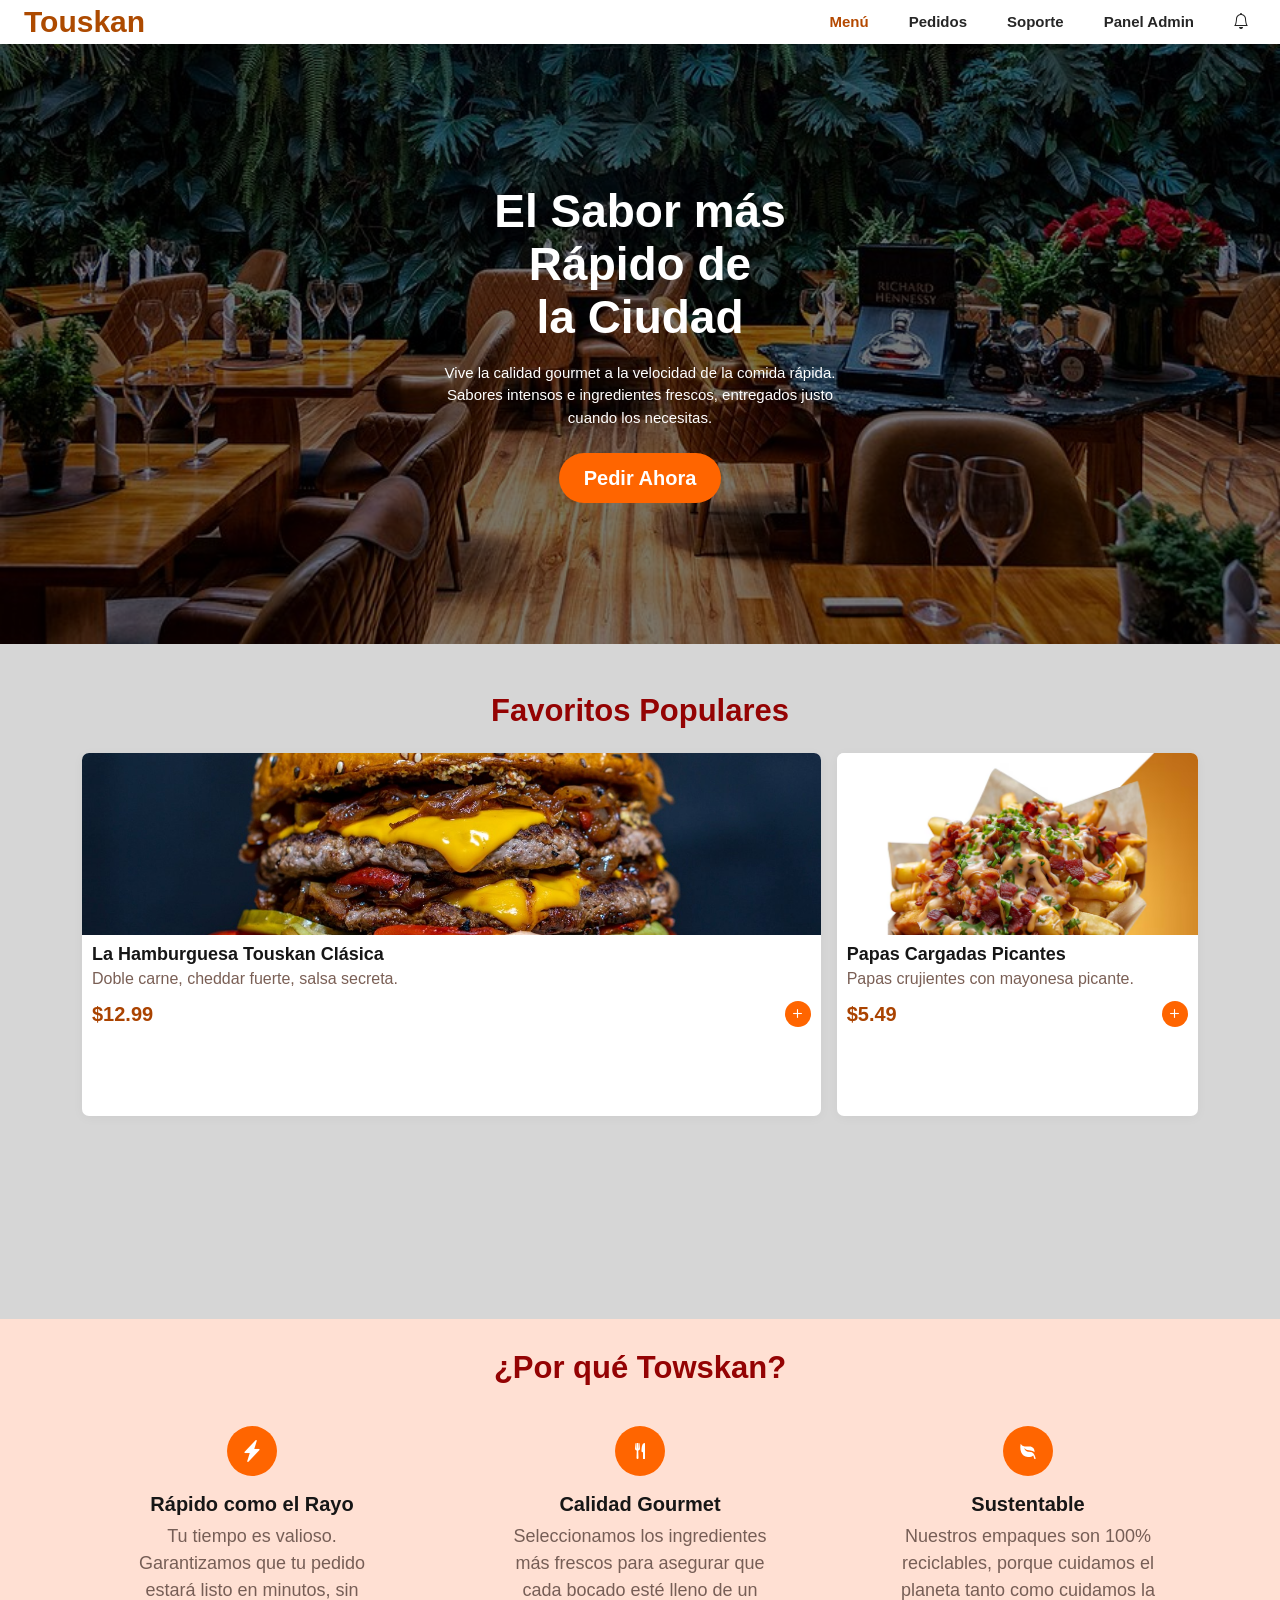
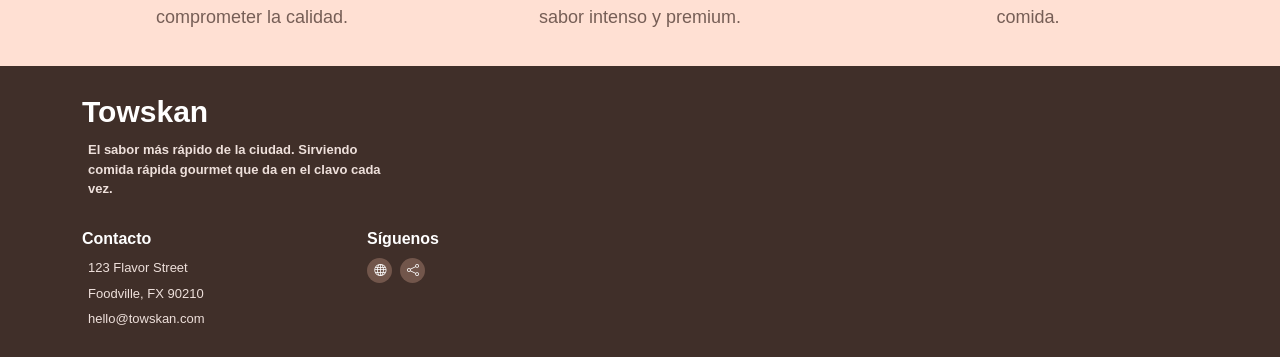
==== TOUSKAN/index.html @ 11588fa4 "primer commit" ====
<!DOCTYPE html>
<html lang="es">

<head>
    <meta charset="UTF-8">
    <meta name="viewport" content="width=device-width, initial-scale=1.0">
    <title>Towskan | Comida Gourmet</title>

    <link href="https://cdn.jsdelivr.net/npm/bootstrap@5.3.2/dist/css/bootstrap.min.css" rel="stylesheet">
    <link href="https://cdn.jsdelivr.net/npm/bootstrap-icons@1.11.1/font/bootstrap-icons.css" rel="stylesheet">
   
    <link rel="stylesheet" href="style.css">
</head>

<body>
    <nav class="navbar navbar-expand-lg navbar-light bg-white fixed-top">
        <div class="container-fluid px-4">


            <a class="navbar-brand logo" href="#">
                Touskan
            </a>

            <button
                class="navbar-toggler"
                type="button"
                data-bs-toggle="collapse"
                data-bs-target="#menuPrincipal"
            >
                <span class="navbar-toggler-icon"></span>
            </button>


            <!-- MENÚ -->
            <div
                class="collapse navbar-collapse justify-content-end"
                id="menuPrincipal"
            >

                <ul class="navbar-nav align-items-lg-center gap-lg-4">

                    <li class="nav-item">
                        <a class="nav-link active" href="#">
                            Menú
                        </a>
                    </li>

                    <li class="nav-item">
                        <a class="nav-link" href="#">
                            Pedidos
                        </a>
                    </li>

                    <li class="nav-item">
                        <a class="nav-link" href="#">
                            Soporte
                        </a>
                    </li>

                    <li class="nav-item">
                        <a class="nav-link" href="#">
                            Panel Admin
                        </a>
                    </li>

                    <li class="nav-item">

                        <a class="notification" href="#">
                            <i class="bi bi-bell"></i>
                        </a>
                    </li>
                </ul>
            </div>
        </div>
    </nav>


    <section class="her">

        <div class="hero-overlay"></div>

        <div class="container hero-content">

            <div class="row justify-content-center text-center">

                <div class="col-lg-8">

                    <h1 class="hero-title">
                        El Sabor más Rápido de
                        <br>
                        la Ciudad
                    </h1>


                    <p class="hero-text">
                        Vive la calidad gourmet a la velocidad de la comida
                        rápida. Sabores intensos e ingredientes frescos,
                        entregados justo cuando los necesitas.
                    </p><br>


                    <a href="/pedidos.html" class="btn btn-pedir">
                        Pedir Ahora
                    </a>
                </div>
            </div>
        </div>

    </section>



    <section id="favoritos" class="favoritos py-5">

        <div class="container">

            <h2 class="section-title text-center mb-4">
                Favoritos Populares
            </h2>


            <div class="row g-3">

                <!-- HAMBURGUESAS -->
                <div class="col-lg-8">

                    <div class="product-card">

                        <div class="product-image-big">

                            <img src="fotos/hamburguesa.jpg"alt="Hamburguesa Touskan">

                        </div>
                        <div class="product-body">

                            <div>
                                <h3>
                                    La Hamburguesa Touskan Clásica
                                </h3>
                                <p>
                                    Doble carne, cheddar fuerte, salsa secreta.
                                </p>
                            </div>


                            <div class="product-footer">
                                <strong>
                                    $12.99
                                </strong>
                                <button 
                                     class="add-button"
                                      onclick="agregarProducto(
                                      'Hamburguesa Towskan Clásica',
                                       12.99,
                                       'fotos/hamburguesa.jpg',
                                       'Doble carne, cheddar fuerte, salsa secreta.'
                                               )">

                                    <i class="bi bi-plus"></i>

                                       </button>
                            </div>
                        </div>
                    </div>

                </div>


                <!-- PAPAS -->

                <div class="col-lg-4">

                    <div class="product-card">

                        <div class="product-image-small">

                            <img
                                src="fotos/patatas-fritas-aisladas-fondo-png-transparente_787500-50965.avif"
                                alt="Papas cargadas"
                            >

                        </div>


                        <div class="product-body">

                            <div>
                                <h3>
                                    Papas Cargadas Picantes
                                </h3>

                                <p>
                                    Papas crujientes con mayonesa picante.
                                </p>

                            </div>


                            <div class="product-footer">

                                <strong>
                                    $5.49
                                </strong>

                                <button class="add-button"
                                onclick="agregarProducto('papas cargadas picates',
                                    5.49,
                                     'fotos/patatas-fritas-aisladas-fondo-png-transparente_787500-50965',
                                    'papas crujientes con mayonesa picante.'
                                )">
                                    <i class="bi bi-plus"></i>
                                </button>

                            </div>

                        </div>

                    </div>

                </div>

            </div>

        </div>

    </section>



    <!-- =================================
         POR QUÉ TOWSKAN
    ================================== -->

    <section class="porque">

        <div class="container">

            <h2 class="section-title text-center mb-5">
                ¿Por qué Towskan?
            </h2>


            <div class="row text-center g-5">


                <!-- ITEM 1 -->

                <div class="col-md-4">

                    <div class="feature-icon">

                        <i class="bi bi-lightning-charge-fill"></i>

                    </div>

                    <h3>
                        Rápido como el Rayo
                    </h3>
                    <p>
                        Tu tiempo es valioso. Garantizamos que tu pedido
                        estará listo en minutos, sin comprometer la calidad.
                    </p>

                </div>



                <!-- ITEM 2 -->

                <div class="col-md-4">

                    <div class="feature-icon">

                       <svg xmlns="http://www.w3.org/2000/svg" width="16" height="16" fill="currentColor" class="bi bi-fork-knife" viewBox="0 0 16 16">
  <path d="M13 .5c0-.276-.226-.506-.498-.465-1.703.257-2.94 2.012-3 8.462a.5.5 0 0 0 .498.5c.56.01 1 .13 1 1.003v5.5a.5.5 0 0 0 .5.5h1a.5.5 0 0 0 .5-.5zM4.25 0a.25.25 0 0 1 .25.25v5.122a.128.128 0 0 0 .256.006l.233-5.14A.25.25 0 0 1 5.24 0h.522a.25.25 0 0 1 .25.238l.233 5.14a.128.128 0 0 0 .256-.006V.25A.25.25 0 0 1 6.75 0h.29a.5.5 0 0 1 .498.458l.423 5.07a1.69 1.69 0 0 1-1.059 1.711l-.053.022a.92.92 0 0 0-.58.884L6.47 15a.971.971 0 1 1-1.942 0l.202-6.855a.92.92 0 0 0-.58-.884l-.053-.022a1.69 1.69 0 0 1-1.059-1.712L3.462.458A.5.5 0 0 1 3.96 0z"/>
</svg>

                    </div>


                    <h3>
                        Calidad Gourmet
                    </h3>

                    <p>
                        Seleccionamos los ingredientes más frescos para
                        asegurar que cada bocado esté lleno de un sabor
                        intenso y premium.
                    </p>

                </div>



                <!-- ITEM 3 -->

                <div class="col-md-4">

                    <div class="feature-icon">

                        <svg xmlns="http://www.w3.org/2000/svg" width="16" height="16" fill="currentColor" class="bi bi-leaf-fill" viewBox="0 0 16 16">
  <path d="M1.4 1.7c.217.289.65.84 1.725 1.274 1.093.44 2.885.774 5.834.528 2.02-.168 3.431.51 4.326 1.556C14.161 6.082 14.5 7.41 14.5 8.5q0 .344-.027.734C13.387 8.252 11.877 7.76 10.39 7.5c-2.016-.288-4.188-.445-5.59-2.045-.142-.162-.402-.102-.379.112.108.985 1.104 1.82 1.844 2.308 2.37 1.566 5.772-.118 7.6 3.071.505.8 1.374 2.7 1.75 4.292.07.298-.066.611-.354.715a.7.7 0 0 1-.161.042 1 1 0 0 1-1.08-.794c-.13-.97-.396-1.913-.868-2.77C12.173 13.386 10.565 14 8 14c-1.854 0-3.32-.544-4.45-1.435-1.124-.887-1.889-2.095-2.39-3.383-1-2.562-1-5.536-.65-7.28L.73.806z"/>
</svg>

                    </div>


                    <h3>
                        Sustentable
                    </h3>

                    <p>
                        Nuestros empaques son 100% reciclables, porque
                        cuidamos el planeta tanto como cuidamos la comida.
                    </p>

                </div>

            </div>

        </div>

    </section>



    <!-- =================================
         FOOTER
    ================================== -->

    <footer class="footer">
        <div class="container">
            <div class="row g-4">

                <!-- LOGO -->

                <div class="logo">

                    <h2 class="footer-logo">
                        Towskan
                    </h2>

                    <p class="footer-description">
                        El sabor más rápido de la ciudad.
                        Sirviendo comida rápida gourmet que
                        da en el clavo cada vez.
                    </p>

                </div>


                <!-- CONTACTO -->

                <div class="col-md-3">

                    <h3>
                        Contacto
                    </h3>

                    <p>
                        123 Flavor Street
                    </p>

                    <p>
                        Foodville, FX 90210
                    </p>

                    <p>
                        hello@towskan.com
                    </p>

                </div>


                <div class="col-md-3">

                    <h3>
                        Síguenos
                    </h3>

                    <div class="social-icons">

                        <a href="#">
                            <i class="bi bi-globe"></i>
                        </a>

                        <a href="#">
                            <i class="bi bi-share"></i>
                        </a>

                    </div>

                </div>

            </div>

        </div>

    </footer>

    
    <script src="https://cdn.jsdelivr.net/npm/bootstrap@5.3.3/dist/js/bootstrap.bundle.min.js"></script>

<script src="java.js"></script>


</body>

</html>
---- TOUSKAN/style.css ----
/* =================================
   CONFIGURACIÓN GENERAL
================================= */

* {
    box-sizing: border-box;
}

body {
    margin: 0;
    font-family: Arial, Helvetica, sans-serif;
    background-color: #fff9f7;
    color: #161616;
}


/* =================================
   NAVBAR
================================= */

.navbar {
    height: 44px;
    box-shadow: 0 1px 8px rgba(0, 0, 0, 0.08);
    z-index: 1000;
}

.logo {
    color: #ad4a00 !important;
    font-size: 30px;
    font-weight: 800;
    line-height: 1;
}

.nav-link {
    color: #262626 !important;
    font-size: 15px;
    font-weight: 600;
}

.nav-link.active {
    color: #b44900 !important;
}

.notification {
    width: 30px;
    height: 30px;

    border-radius: 50%;

    display: flex;
    align-items: center;
    justify-content: center;

    color: #222;

    text-decoration: none;
}

.notification:hover {
    background-color: #fff0e8;
}


/* HERO*/

.her {
    height: 600px;

    margin-top: 44px;
    position: relative;
    background-image: url("fotos/elcielo-restaurant-bogota.jpg");
    background-size: cover;
    background-position: center;
}


/* Oscurecer imagen */
.hero-overlay {
    position: absolute;
    inset: 0;
    background: rgba(0, 0, 0, 0.52);
}


/* Contenido */
.hero-content {
    position: relative;
    z-index: 2;
    height: 100%;
    display: flex;
    align-items: center;
    justify-content: center;
}


/* Título */

.hero-title {
    color: white;

    font-size: 46px;

    font-weight: 800;

    line-height: 1.15;

    margin-bottom: 18px;
}


/* Texto */
.hero-text {
    color: white;
    font-size: 15px;
    line-height: 1.5;
    max-width: 650px;
    margin: 0 20px;
}


/* Botón pedir */
.btn-pedir {
    background-color: #ff6500;
    color: white;
    border-radius: 50px;
    padding: 10px 25px;
    font-size: 20px;
    font-weight: 700;
    border: none;
}

.btn-pedir:hover {
    background-color: #e95700;
    color: white;
}


/* FAVORITOS */

.favoritos {
    background-color: #d6d6d6;
}

.section-title {
    font-size: 31px;
    font-weight: 800;
    color: #940303;
}


/* =================================
   PRODUCTOS
================================= */

.product-card {
    background-color: white;
    border-radius: 7px;
    overflow: hidden;
    height: 70%;
    box-shadow: 0 2px 12px rgba(0, 0, 0, 0.04);
}


/* Imagen de hamburguesa */
.product-image-big {
    width: 100%;
    height: 50%;
    overflow: hidden;
}

.product-image-big img {
    width: 100%;
    height: 100%;
    object-fit: cover;
}


/* Imagen de papas */
.product-image-small {
    width: 100%;
    height: 50%;
    overflow: hidden;
}

.product-image-small img {
    width: 100%;
    height: 150%;
    object-fit: cover;
}


/* Información */
.product-body {
    padding: 9px 10px 8px;
    min-height: 82px;
    display: flex;
    flex-direction: column;
    justify-content: space-between;
}

.product-body h3 {
    margin: 0 0 2px;
    font-size: 18px;
    font-weight: 700;
}

.product-body p {
    margin: 0;
    font-size: 16px;
    color: #7a5f55;
}


/* Parte inferior */

.product-footer {
    display: flex;
    align-items: center;
    justify-content: space-between;
    margin-top: 8px;
}

.product-footer strong {
    color: #aa4300;
    font-size: 20px;
}


/* Botón + */

.add-button {
    width: 26px;

    height: 26px;

    border: none;

    border-radius: 50%;

    background-color: #ff6500;

    color: white;

    display: flex;

    align-items: center;

    justify-content: center;

    font-size: 18px;

    cursor: pointer;
}

.add-button:hover {
    background-color: #dc5000;
}


/* POR QUÉ TOWSKAN */

.porque {
    background-color: #ffe0d3;
    padding: 30px 0 35px;
}

.porque .section-title {
    margin-bottom: 40px !important;
}


/* Iconos */
.feature-icon {
    width: 50px;
    height: 50px;
    margin: 0 auto 16px;
    border-radius: 50%;
    background-color: #ff6500;
    color: white;
    display: flex;
    align-items: center;
    justify-content: center;
    font-size: 22px;
}


/* Títulos */

.porque h3 {
    font-size: 20px;
    font-weight: 700;
    margin-bottom: 7px;
}


/* Descripción */

.porque p {
    max-width: 270px;

    margin: 0 auto;

    color: #765e56;

    font-size: 18px;

    line-height: 1.5;
}


/* =================================
   FOOTER
================================= */

.footer {
    background-color: #402f29;

    color: white;

    padding: 28px 0 22px;
}

.footer-logo {
    color: white;

    font-size: 30px;

    font-weight: 800;

    margin-bottom: 10px;
}

.footer-description {
    max-width: 300px;

    font-size: 10px;

    line-height: 1.5;

    color: #eee0db;
}

.footer h3 {
    font-size: 16px;

    font-weight: 700;

    margin-bottom: 10px;
}

.footer p {
    margin:  6px;
    font-size: 13px;
    color: #eee0db;
}


/* Redes sociales */

.social-icons {
    display: flex;
    gap: 8px;
}

.social-icons a {
    width: 25px;
    height: 25px;
    border-radius: 50%;
    background-color: #72564b;
    color: white;
    display: flex;
    align-items: center;
    justify-content: center;
    text-decoration: none;
    font-size: 12px;
}

.social-icons a:hover {
    background-color: #ff6500;
}


/* =================================
   RESPONSIVE
================================= */

@media (max-width: 991px) {

    .navbar {
        height: auto;

        min-height: 55px;
    }

    .hero {
        margin-top: 55px;

        height: 400px;
    }

    .hero-title {
        font-size: 38px;
    }

    .nav-link {
        padding: 10px 0;
    }

    .notification {
        margin: 5px 0;
    }

}


@media (max-width: 576px) {

    .logo {
        font-size: 26px;
    }

    .hero {
        height: 420px;
    }

    .hero-title {
        font-size: 32px;
    }

    .hero-text {
        font-size: 12px;

        padding: 0 15px;
    }

    .section-title {
        font-size: 26px;
    }

    .product-image-big {
        height: 180px;
    }

    .product-image-small {
        height: 180px;
    }

    .porque {
        padding: 40px 0;
    }

    .footer {
        text-align: left;
    }

}
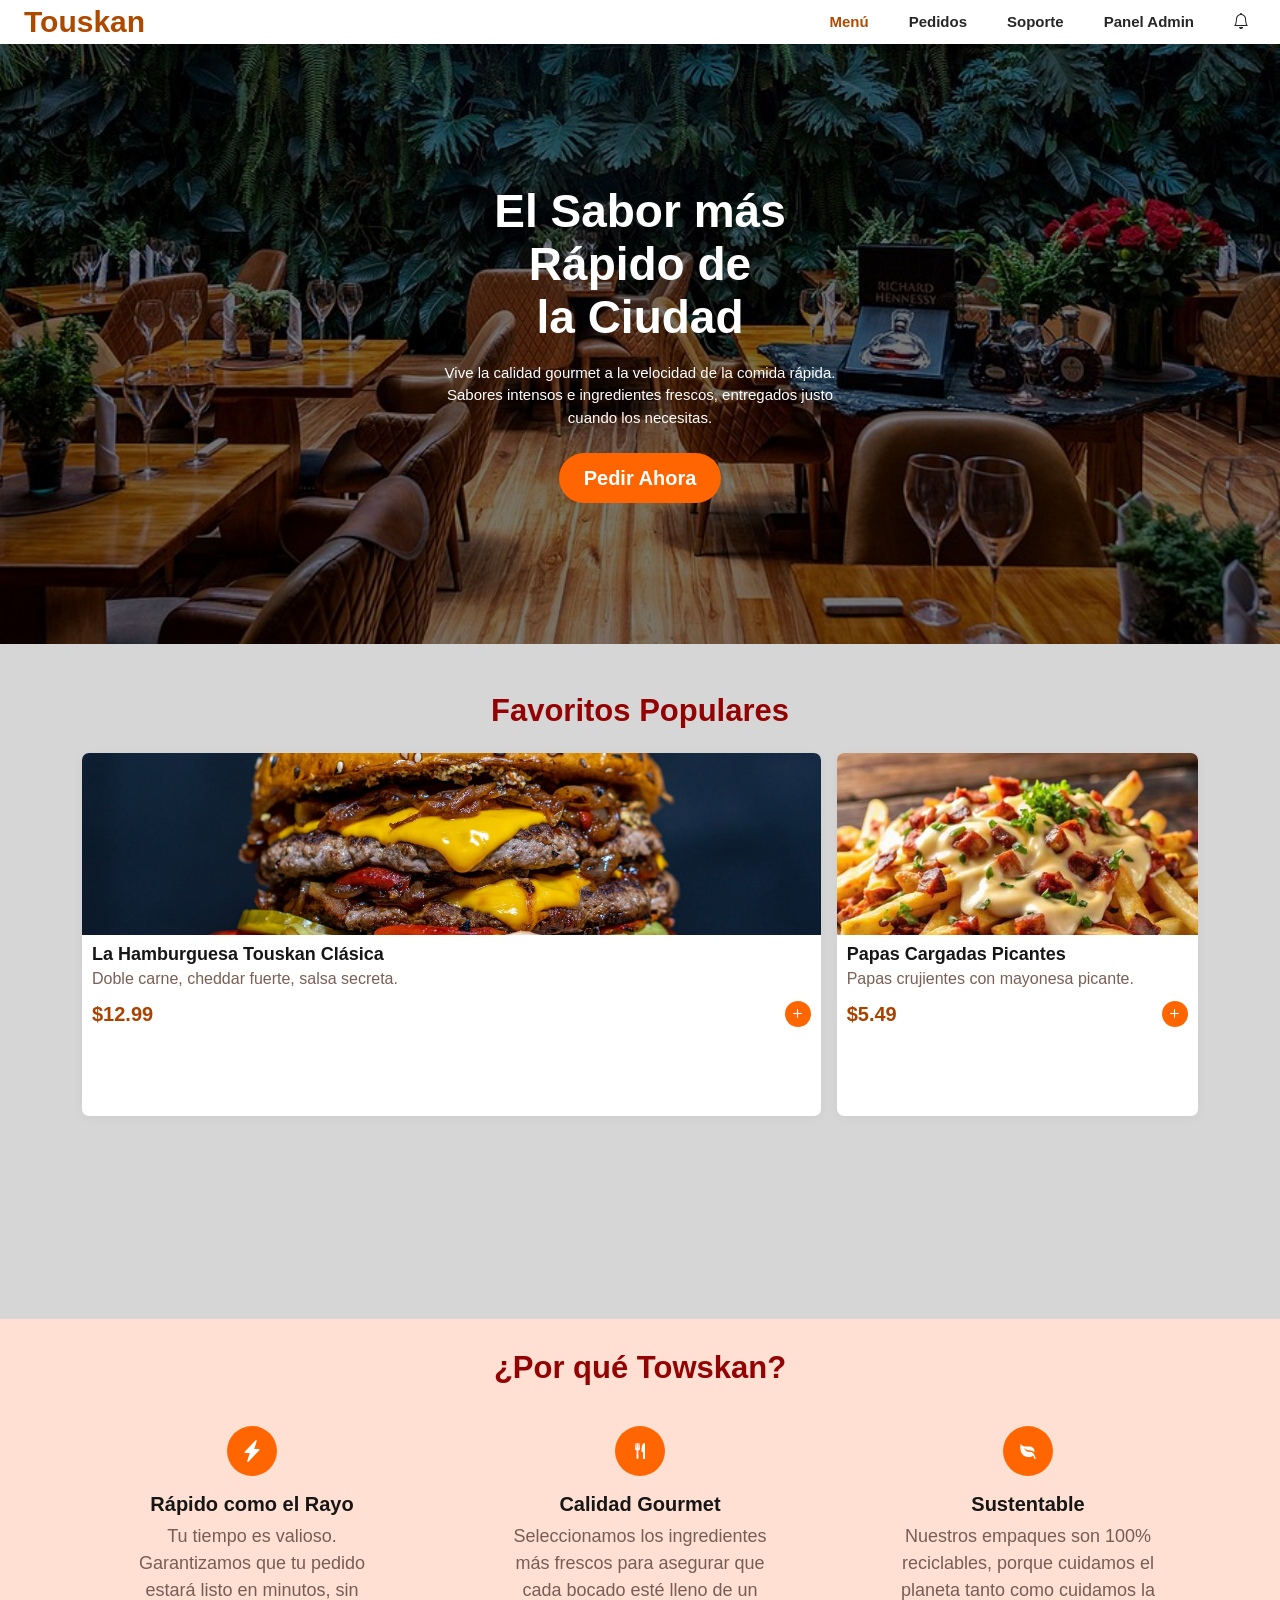
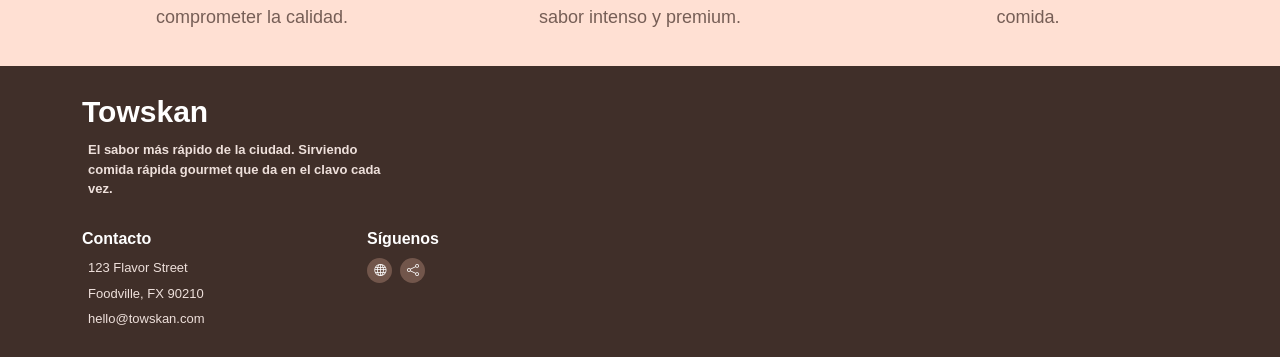
==== commit 28854c80: "actualizacion de proyecto" ====
--- a/TOUSKAN/index.html
+++ b/TOUSKAN/index.html
@@ -9,7 +9,7 @@
     <link href="https://cdn.jsdelivr.net/npm/bootstrap@5.3.2/dist/css/bootstrap.min.css" rel="stylesheet">
     <link href="https://cdn.jsdelivr.net/npm/bootstrap-icons@1.11.1/font/bootstrap-icons.css" rel="stylesheet">
    
-    <link rel="stylesheet" href="style.css">
+    <link rel="stylesheet" href="/TOUSKAN/style/style.css">
 </head>
 
 <body>
@@ -99,7 +99,7 @@
                     </p><br>
 
 
-                    <a href="/pedidos.html" class="btn btn-pedir">
+                    <a href="/TOUSKAN/pedidos.html" class="btn btn-pedir">
                         Pedir Ahora
                     </a>
                 </div>
@@ -128,7 +128,7 @@
 
                         <div class="product-image-big">
 
-                            <img src="fotos/hamburguesa.jpg"alt="Hamburguesa Touskan">
+                            <img src="/TOUSKAN/fotos/hamburguesa.jpg"alt="Hamburguesa Touskan">
 
                         </div>
                         <div class="product-body">
@@ -175,12 +175,9 @@
                         <div class="product-image-small">
 
                             <img
-                                src="fotos/patatas-fritas-aisladas-fondo-png-transparente_787500-50965.avif"
-                                alt="Papas cargadas"
-                            >
-
+                                src="/TOUSKAN/fotos/crispy-loaded-french-fries-with-cheese-sauce-and-bacon-photo.jpg"
+                                alt="Papas cargadas">
                         </div>
-
 
                         <div class="product-body">
 
@@ -205,7 +202,7 @@
                                 <button class="add-button"
                                 onclick="agregarProducto('papas cargadas picates',
                                     5.49,
-                                     'fotos/patatas-fritas-aisladas-fondo-png-transparente_787500-50965',
+                                     'fotos/crispy-loaded-french-fries-with-cheese-sauce-and-bacon-photo.jpg',
                                     'papas crujientes con mayonesa picante.'
                                 )">
                                     <i class="bi bi-plus"></i>
@@ -401,7 +398,7 @@
     
     <script src="https://cdn.jsdelivr.net/npm/bootstrap@5.3.3/dist/js/bootstrap.bundle.min.js"></script>
 
-<script src="java.js"></script>
+<script src="/TOUSKAN/style/java.js"></script>
 
 
 </body>
--- a/TOUSKAN/style/style.css
+++ b/TOUSKAN/style/style.css
@@ -0,0 +1,454 @@
+/* =================================
+   CONFIGURACIÓN GENERAL
+================================= */
+
+* {
+    box-sizing: border-box;
+}
+
+body {
+    margin: 0;
+    font-family: Arial, Helvetica, sans-serif;
+    background-color: #fff9f7;
+    color: #161616;
+}
+
+
+/* =================================
+   NAVBAR
+================================= */
+
+.navbar {
+    height: 44px;
+    box-shadow: 0 1px 8px rgba(0, 0, 0, 0.08);
+    z-index: 1000;
+}
+
+.logo {
+    color: #ad4a00 !important;
+    font-size: 30px;
+    font-weight: 800;
+    line-height: 1;
+}
+
+.nav-link {
+    color: #262626 !important;
+    font-size: 15px;
+    font-weight: 600;
+}
+
+.nav-link.active {
+    color: #b44900 !important;
+}
+
+.notification {
+    width: 30px;
+    height: 30px;
+
+    border-radius: 50%;
+
+    display: flex;
+    align-items: center;
+    justify-content: center;
+
+    color: #222;
+
+    text-decoration: none;
+}
+
+.notification:hover {
+    background-color: #fff0e8;
+}
+
+
+/* HERO*/
+
+.her {
+    height: 600px;
+
+    margin-top: 44px;
+    position: relative;
+    background-image: url("/TOUSKAN/fotos/elcielo-restaurant-bogota.jpg");
+    background-size: cover;
+    background-position: center;
+}
+
+
+/* Oscurecer imagen */
+.hero-overlay {
+    position: absolute;
+    inset: 0;
+    background: rgba(0, 0, 0, 0.52);
+}
+
+
+/* Contenido */
+.hero-content {
+    position: relative;
+    z-index: 2;
+    height: 100%;
+    display: flex;
+    align-items: center;
+    justify-content: center;
+}
+
+
+/* Título */
+
+.hero-title {
+    color: white;
+
+    font-size: 46px;
+
+    font-weight: 800;
+
+    line-height: 1.15;
+
+    margin-bottom: 18px;
+}
+
+
+/* Texto */
+.hero-text {
+    color: white;
+    font-size: 15px;
+    line-height: 1.5;
+    max-width: 650px;
+    margin: 0 20px;
+}
+
+
+/* Botón pedir */
+.btn-pedir {
+    background-color: #ff6500;
+    color: white;
+    border-radius: 50px;
+    padding: 10px 25px;
+    font-size: 20px;
+    font-weight: 700;
+    border: none;
+}
+
+.btn-pedir:hover {
+    background-color: #e95700;
+    color: white;
+}
+
+
+/* FAVORITOS */
+
+.favoritos {
+    background-color: #d6d6d6;
+}
+
+.section-title {
+    font-size: 31px;
+    font-weight: 800;
+    color: #940303;
+}
+
+
+/* =================================
+   PRODUCTOS
+================================= */
+
+.product-card {
+    background-color: white;
+    border-radius: 7px;
+    overflow: hidden;
+    height: 70%;
+    box-shadow: 0 2px 12px rgba(0, 0, 0, 0.04);
+}
+
+
+/* Imagen de hamburguesa */
+.product-image-big {
+    width: 100%;
+    height: 50%;
+    overflow: hidden;
+}
+
+.product-image-big img {
+    width: 100%;
+    height: 100%;
+    object-fit: cover;
+}
+
+
+/* Imagen de papas */
+.product-image-small {
+    width: 100%;
+    height: 50%;
+    overflow: hidden;
+}
+
+.product-image-small img {
+    width: 100%;
+    height: 150%;
+    object-fit: cover;
+}
+
+
+/* Información */
+.product-body {
+    padding: 9px 10px 8px;
+    min-height: 82px;
+    display: flex;
+    flex-direction: column;
+    justify-content: space-between;
+}
+
+.product-body h3 {
+    margin: 0 0 2px;
+    font-size: 18px;
+    font-weight: 700;
+}
+
+.product-body p {
+    margin: 0;
+    font-size: 16px;
+    color: #7a5f55;
+}
+
+
+/* Parte inferior */
+
+.product-footer {
+    display: flex;
+    align-items: center;
+    justify-content: space-between;
+    margin-top: 8px;
+}
+
+.product-footer strong {
+    color: #aa4300;
+    font-size: 20px;
+}
+
+
+/* Botón + */
+
+.add-button {
+    width: 26px;
+
+    height: 26px;
+
+    border: none;
+
+    border-radius: 50%;
+
+    background-color: #ff6500;
+
+    color: white;
+
+    display: flex;
+
+    align-items: center;
+
+    justify-content: center;
+
+    font-size: 18px;
+
+    cursor: pointer;
+}
+
+.add-button:hover {
+    background-color: #dc5000;
+}
+
+
+/* POR QUÉ TOWSKAN */
+
+.porque {
+    background-color: #ffe0d3;
+    padding: 30px 0 35px;
+}
+
+.porque .section-title {
+    margin-bottom: 40px !important;
+}
+
+
+/* Iconos */
+.feature-icon {
+    width: 50px;
+    height: 50px;
+    margin: 0 auto 16px;
+    border-radius: 50%;
+    background-color: #ff6500;
+    color: white;
+    display: flex;
+    align-items: center;
+    justify-content: center;
+    font-size: 22px;
+}
+
+
+/* Títulos */
+
+.porque h3 {
+    font-size: 20px;
+    font-weight: 700;
+    margin-bottom: 7px;
+}
+
+
+/* Descripción */
+
+.porque p {
+    max-width: 270px;
+
+    margin: 0 auto;
+
+    color: #765e56;
+
+    font-size: 18px;
+
+    line-height: 1.5;
+}
+
+
+/* FOOTER*/
+
+.footer {
+    background-color: #402f29;
+
+    color: white;
+
+    padding: 28px 0 22px;
+}
+
+.footer-logo {
+    color: white;
+
+    font-size: 30px;
+
+    font-weight: 800;
+
+    margin-bottom: 10px;
+}
+
+.footer-description {
+    max-width: 300px;
+
+    font-size: 10px;
+
+    line-height: 1.5;
+
+    color: #eee0db;
+}
+
+.footer h3 {
+    font-size: 16px;
+
+    font-weight: 700;
+
+    margin-bottom: 10px;
+}
+
+.footer p {
+    margin:  6px;
+    font-size: 13px;
+    color: #eee0db;
+}
+
+
+/* Redes sociales */
+
+.social-icons {
+    display: flex;
+    gap: 8px;
+}
+
+.social-icons a {
+    width: 25px;
+    height: 25px;
+    border-radius: 50%;
+    background-color: #72564b;
+    color: white;
+    display: flex;
+    align-items: center;
+    justify-content: center;
+    text-decoration: none;
+    font-size: 12px;
+}
+
+.social-icons a:hover {
+    background-color: #ff6500;
+}
+
+
+/* =================================
+   RESPONSIVE
+================================= */
+
+@media (max-width: 991px) {
+
+    .navbar {
+        height: auto;
+
+        min-height: 55px;
+    }
+
+    .hero {
+        margin-top: 55px;
+
+        height: 400px;
+    }
+
+    .hero-title {
+        font-size: 38px;
+    }
+
+    .nav-link {
+        padding: 10px 0;
+    }
+
+    .notification {
+        margin: 5px 0;
+    }
+
+}
+
+
+@media (max-width: 576px) {
+
+    .logo {
+        font-size: 26px;
+    }
+
+    .hero {
+        height: 420px;
+    }
+
+    .hero-title {
+        font-size: 32px;
+    }
+
+    .hero-text {
+        font-size: 12px;
+
+        padding: 0 15px;
+    }
+
+    .section-title {
+        font-size: 26px;
+    }
+
+    .product-image-big {
+        height: 180px;
+    }
+
+    .product-image-small {
+        height: 180px;
+    }
+
+    .porque {
+        padding: 40px 0;
+    }
+
+    .footer {
+        text-align: left;
+    }
+
+}
